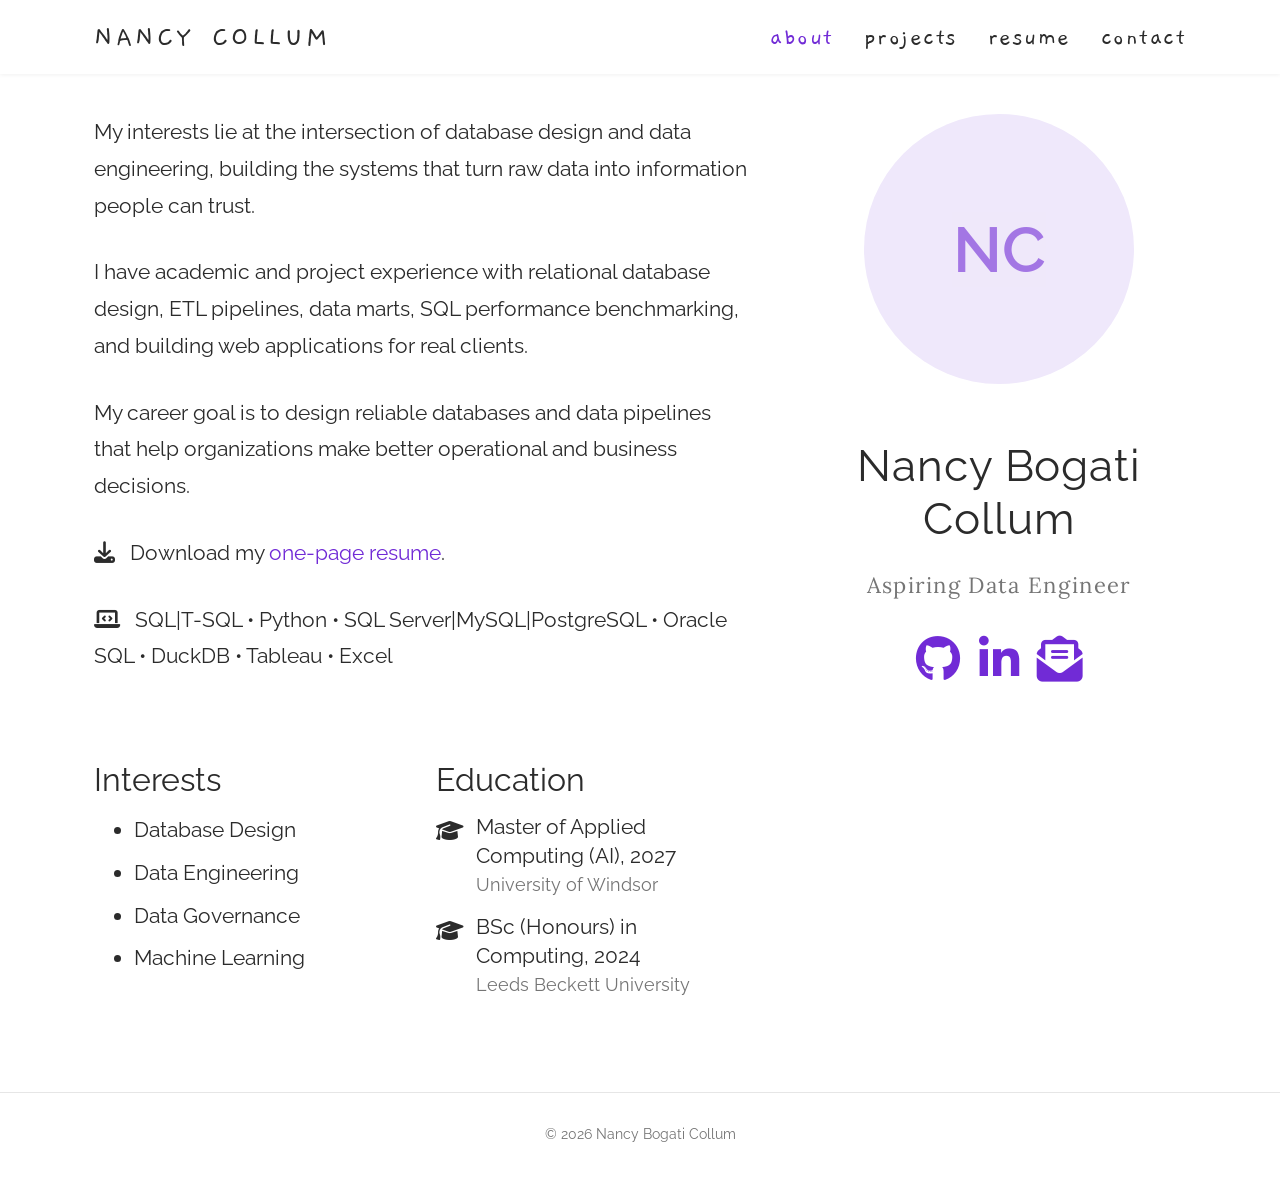
==== index.html @ e1e5b1a3 "Add portfolio site" ====
<!DOCTYPE html>
<html lang="en">
<head>
<meta charset="utf-8">
<meta name="viewport" content="width=device-width, initial-scale=1">
<title>Nancy Bogati Collum</title>
<meta name="description" content="Nancy Bogati Collum, Master of Applied Computing student at the University of Windsor. Database and data analytics projects.">
<meta name="theme-color" content="#712bd6">
<link rel="preconnect" href="https://fonts.googleapis.com">
<link rel="preconnect" href="https://fonts.gstatic.com" crossorigin>
<link href="https://fonts.googleapis.com/css2?family=Gaegu&family=Lora:ital@1&family=Raleway:wght@400;600&display=swap" rel="stylesheet">
<link rel="stylesheet" href="https://cdnjs.cloudflare.com/ajax/libs/font-awesome/6.5.1/css/all.min.css">
<link rel="stylesheet" href="style.css">
</head>
<body>
<header class="navbar"><div class="navbar-inner">
  <a class="brand" href="index.html">Nancy Collum</a>
  <nav class="nav" aria-label="Main">
    <a href="index.html" class="active" aria-current="page">about</a>
    <a href="projects.html">projects</a>
    <a href="assets/Nancy_Collum_Resume.pdf" target="_blank" rel="noopener">resume</a>
    <a href="contact.html">contact</a>
  </nav>
</div></header>
<main>
<section class="about">
  <div class="bio">
    <p>My interests lie at the intersection of database design and data engineering, building the systems that turn raw data into information people can trust.</p>
    <p>I have academic and project experience with relational database design, ETL pipelines, data marts, SQL performance benchmarking, and building web applications for real clients.</p>
    <p>My career goal is to design reliable databases and data pipelines that help organizations make better operational and business decisions.</p>
    <p class="meta-line"><i class="fas fa-download"></i> Download my <a href="assets/Nancy_Collum_Resume.pdf" target="_blank" rel="noopener">one-page resume</a>.</p>
    <p class="meta-line"><i class="fas fa-laptop-code"></i> SQL|T-SQL &bull; Python &bull; SQL Server|MySQL|PostgreSQL &bull; Oracle SQL &bull; DuckDB &bull; Tableau &bull; Excel</p>
    <div class="cols">
      <div>
        <h3>Interests</h3>
        <ul class="ul-interests">
          <li>Database Design</li>
          <li>Data Engineering</li>
          <li>Data Governance</li>
          <li>Machine Learning</li>
        </ul>
      </div>
      <div>
        <h3>Education</h3>
        <ul class="ul-edu">
          <li><i class="fas fa-graduation-cap"></i><div><p class="course">Master of Applied Computing (AI), 2027</p><p class="inst">University of Windsor</p></div></li>
          <li><i class="fas fa-graduation-cap"></i><div><p class="course">BSc (Honours) in Computing, 2024</p><p class="inst">Leeds Beckett University</p></div></li>
        </ul>
      </div>
    </div>
  </div>
  <div class="profile">
    <div class="avatar">
      <!-- To add your photo: put it in assets/ as nancy.jpg and replace the line below with
           <img src="assets/nancy.jpg" alt="Nancy Bogati Collum"> -->
      <span>NC</span>
    </div>
    <h2>Nancy Bogati Collum</h2>
    <p class="role">Aspiring Data Engineer</p>
    <ul class="social">
      <li><a href="https://github.com/ncollum" target="_blank" rel="noopener" aria-label="GitHub"><i class="fab fa-github"></i></a></li>
      <li><a href="https://linkedin.com/in/nancycollum" target="_blank" rel="noopener" aria-label="LinkedIn"><i class="fab fa-linkedin-in"></i></a></li>
      <li><a href="mailto:bogatic@uwindsor.ca" aria-label="Email"><i class="fas fa-envelope-open-text"></i></a></li>
    </ul>
  </div>
</section>
</main>
<footer>© 2026 Nancy Bogati Collum</footer>
</body>
</html>
---- style.css ----
:root{--purple:#712bd6;--ink:#2b2b2b;--text:#4a4a4a;--muted:#757575;--line:#e6e6e6}
*{box-sizing:border-box}
body{margin:0;background:#fff;color:var(--text);font:400 17px/1.7 "Raleway",Arial,sans-serif}
a{color:var(--purple);text-decoration:none}
a:hover{text-decoration:underline}
a:focus-visible,button:focus-visible{outline:2px solid var(--purple);outline-offset:3px}

/* header */
.navbar{position:sticky;top:0;z-index:10;background:rgba(255,255,255,.96);box-shadow:0 1px 4px rgba(0,0,0,.06)}
.navbar-inner{max-width:1140px;margin:0 auto;padding:22px 24px;display:flex;justify-content:space-between;align-items:center;flex-wrap:wrap;gap:12px}
.brand{font:400 30px/1 "Gaegu",cursive;letter-spacing:.12em;text-transform:uppercase;color:var(--ink)}
.brand:hover{text-decoration:none}
.nav{display:flex;gap:30px;align-items:center}
.nav a{font:400 25px/1 "Gaegu",cursive;letter-spacing:.06em;color:var(--ink)}
.nav a.active,.nav a:hover{color:var(--purple);text-decoration:none}

/* about page */
.about{max-width:1140px;margin:0 auto;padding:40px 24px 80px;display:grid;grid-template-columns:1.75fr 1fr;gap:64px;align-items:start}
.profile{text-align:center}
.avatar{width:270px;height:270px;border-radius:50%;margin:0 auto 22px;background:#efe8fb;display:grid;place-items:center;overflow:hidden}
.avatar img{width:100%;height:100%;object-fit:cover}
.avatar span{font:600 64px "Raleway",sans-serif;color:var(--purple);opacity:.6}
.profile h2{font:400 44px/1.2 "Raleway",sans-serif;color:var(--ink);margin:56px 0 24px;letter-spacing:.02em}
.profile .role{margin:0 0 36px;font:400 22px/1.4 "Lora",Georgia,serif;letter-spacing:.06em;color:var(--muted)}
.profile .org{margin:0 0 18px;color:var(--muted);font-size:16px}
.social{display:flex;justify-content:center;gap:18px;list-style:none;padding:0;margin:0}
.social a{display:inline-grid;place-items:center;color:var(--purple);font-size:46px}
.social a:hover{text-decoration:none;opacity:.8}
.social svg{width:26px;height:26px;fill:currentColor}
.bio h1{font:600 38px/1.2 "Raleway",sans-serif;color:var(--ink);margin:0 0 20px}
.bio p{margin:0 0 16px}
.bio .resume-links a{font-weight:600}
.bio h3{font:600 22px "Raleway",sans-serif;color:var(--ink);margin:30px 0 10px}
.cols{display:grid;grid-template-columns:1fr 1fr;gap:30px}
.ul-interests{padding-left:20px;margin:0}
.ul-edu{list-style:none;padding:0;margin:0}
.ul-edu li{display:flex;gap:12px;margin-bottom:14px}
.ul-edu svg{flex:none;width:22px;height:22px;fill:var(--ink);margin-top:3px}
.ul-edu .course{font-weight:600;color:var(--ink);margin:0;line-height:1.4}
.ul-edu .inst{margin:0;color:var(--muted);font-size:15px;line-height:1.5}

.band{background:#f7f7f7;border-top:1px solid var(--line);border-bottom:1px solid var(--line)}
.band-inner{max-width:1140px;margin:0 auto;padding:56px 24px;display:grid;grid-template-columns:1fr 2fr;gap:56px}
.band h2{font:600 30px "Raleway",sans-serif;color:var(--ink);margin:0}
.band ul{margin:0;padding-left:20px}
.band li{margin-bottom:8px}
.band b{color:var(--ink)}

/* projects page */
.page-title{text-align:center;font:400 72px/1.1 "Raleway",sans-serif;color:var(--ink);margin:90px 0 28px}
.filters{display:flex;justify-content:center;margin:0 auto 56px;padding:0 16px}
.filters-inner{display:flex;flex-wrap:wrap;background:var(--purple)}
.filters button{font:italic 400 26px/1 "Lora",Georgia,serif;color:#fff;background:transparent;border:0;padding:8px 20px;cursor:pointer}
.filters button[aria-pressed="true"]{background:rgba(0,0,0,.22)}
.filters button:hover{background:rgba(0,0,0,.12)}
.grid{max-width:1100px;margin:0 auto 100px;padding:0 24px;display:grid;grid-template-columns:repeat(auto-fill,minmax(300px,1fr));gap:30px;align-items:start}
.card{margin:0;background:#fff;box-shadow:0 2px 10px rgba(0,0,0,.12);display:block;color:inherit}
.card:hover{text-decoration:none;box-shadow:0 4px 18px rgba(0,0,0,.18)}
.card[hidden]{display:none}
.card img{display:block;width:100%;height:auto;border-bottom:1px solid var(--line)}
.card-text{padding:38px 32px 34px}
.card h3{font:600 24px/1.3 "Raleway",sans-serif;text-transform:uppercase;letter-spacing:.04em;color:var(--ink);margin:0 0 18px}
.card p{margin:0;color:var(--muted);font-size:19px;line-height:1.75}

/* contact page */
.contact{max-width:760px;margin:0 auto 100px;padding:0 24px;text-align:center}
.contact p{font-size:19px}
.contact .lines{display:flex;flex-direction:column;gap:6px;margin-top:24px;font-size:20px}

footer{border-top:1px solid var(--line);text-align:center;color:var(--muted);font-size:14px;padding:30px 24px 40px}

@media (max-width:860px){
  .about,.band-inner{grid-template-columns:1fr;gap:32px;padding-top:48px}
  .page-title{font-size:52px;margin-top:56px}
  .nav{gap:20px}.nav a{font-size:22px}.brand{font-size:26px}
  .filters button{font-size:21px;padding:7px 14px}
}
@media (max-width:520px){.cols{grid-template-columns:1fr}.avatar{width:190px;height:190px}}

.bio{font-size:21px;line-height:1.75;color:var(--ink)}
.bio p{margin:0 0 30px}
.meta-line i{margin-right:10px}
.bio h3{font:400 32px "Raleway",sans-serif;margin:56px 0 14px}
.ul-interests{padding-left:40px}
.ul-interests li{margin-bottom:6px}
.ul-edu i{font-size:22px;margin-top:8px;color:var(--ink)}
.ul-edu .course{font-weight:400}
.ul-edu .inst{font-size:18px}
@media (max-width:860px){.about{grid-template-columns:1fr}.profile{order:-1}.profile h2{margin-top:24px}.bio{font-size:18px}}
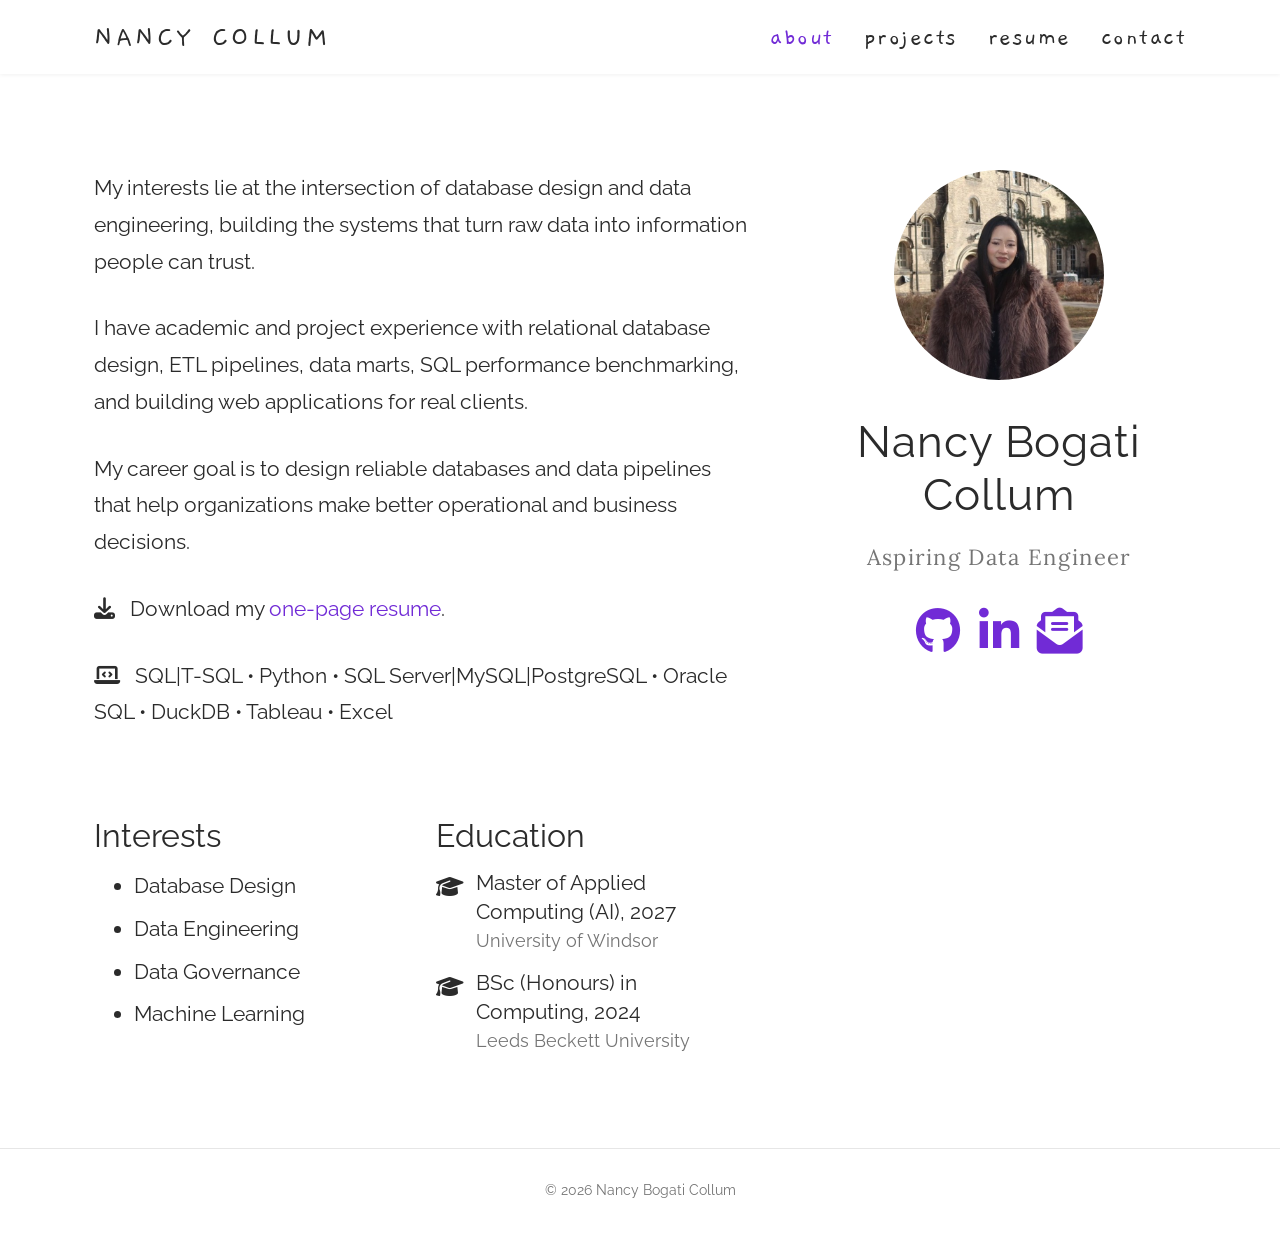
==== commit 84455936: "Add profile photo" ====
--- a/index.html
+++ b/index.html
@@ -51,9 +51,7 @@
   </div>
   <div class="profile">
     <div class="avatar">
-      <!-- To add your photo: put it in assets/ as nancy.jpg and replace the line below with
-           <img src="assets/nancy.jpg" alt="Nancy Bogati Collum"> -->
-      <span>NC</span>
+      <img src="assets/nancy.jpg" alt="Nancy Bogati Collum">
     </div>
     <h2>Nancy Bogati Collum</h2>
     <p class="role">Aspiring Data Engineer</p>
--- a/style.css
+++ b/style.css
@@ -15,12 +15,12 @@
 .nav a.active,.nav a:hover{color:var(--purple);text-decoration:none}
 
 /* about page */
-.about{max-width:1140px;margin:0 auto;padding:40px 24px 80px;display:grid;grid-template-columns:1.75fr 1fr;gap:64px;align-items:start}
+.about{max-width:1140px;margin:0 auto;padding:96px 24px 80px;display:grid;grid-template-columns:1.75fr 1fr;gap:64px;align-items:start}
 .profile{text-align:center}
-.avatar{width:270px;height:270px;border-radius:50%;margin:0 auto 22px;background:#efe8fb;display:grid;place-items:center;overflow:hidden}
+.avatar{width:210px;height:210px;border-radius:50%;margin:0 auto 22px;background:#efe8fb;display:grid;place-items:center;overflow:hidden}
 .avatar img{width:100%;height:100%;object-fit:cover}
 .avatar span{font:600 64px "Raleway",sans-serif;color:var(--purple);opacity:.6}
-.profile h2{font:400 44px/1.2 "Raleway",sans-serif;color:var(--ink);margin:56px 0 24px;letter-spacing:.02em}
+.profile h2{font:400 44px/1.2 "Raleway",sans-serif;color:var(--ink);margin:36px 0 20px;letter-spacing:.02em}
 .profile .role{margin:0 0 36px;font:400 22px/1.4 "Lora",Georgia,serif;letter-spacing:.06em;color:var(--muted)}
 .profile .org{margin:0 0 18px;color:var(--muted);font-size:16px}
 .social{display:flex;justify-content:center;gap:18px;list-style:none;padding:0;margin:0}
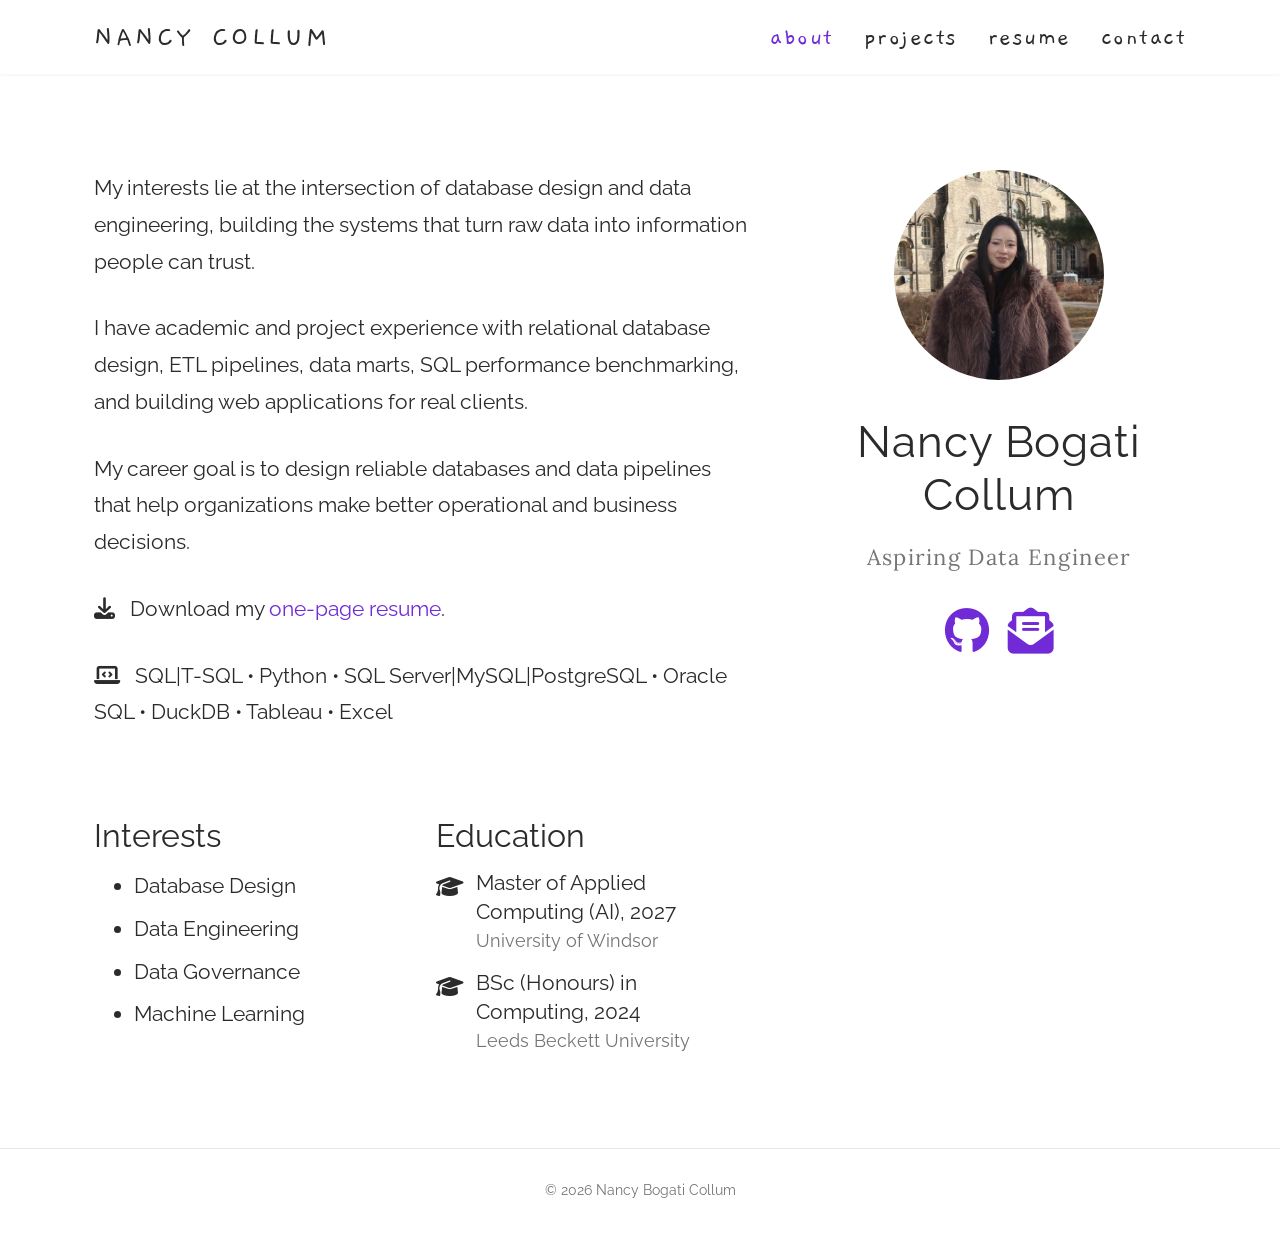
==== commit 5142fa66: "Remove LinkedIn icon" ====
--- a/index.html
+++ b/index.html
@@ -57,7 +57,6 @@
     <p class="role">Aspiring Data Engineer</p>
     <ul class="social">
       <li><a href="https://github.com/ncollum" target="_blank" rel="noopener" aria-label="GitHub"><i class="fab fa-github"></i></a></li>
-      <li><a href="https://linkedin.com/in/nancycollum" target="_blank" rel="noopener" aria-label="LinkedIn"><i class="fab fa-linkedin-in"></i></a></li>
       <li><a href="mailto:bogatic@uwindsor.ca" aria-label="Email"><i class="fas fa-envelope-open-text"></i></a></li>
     </ul>
   </div>
